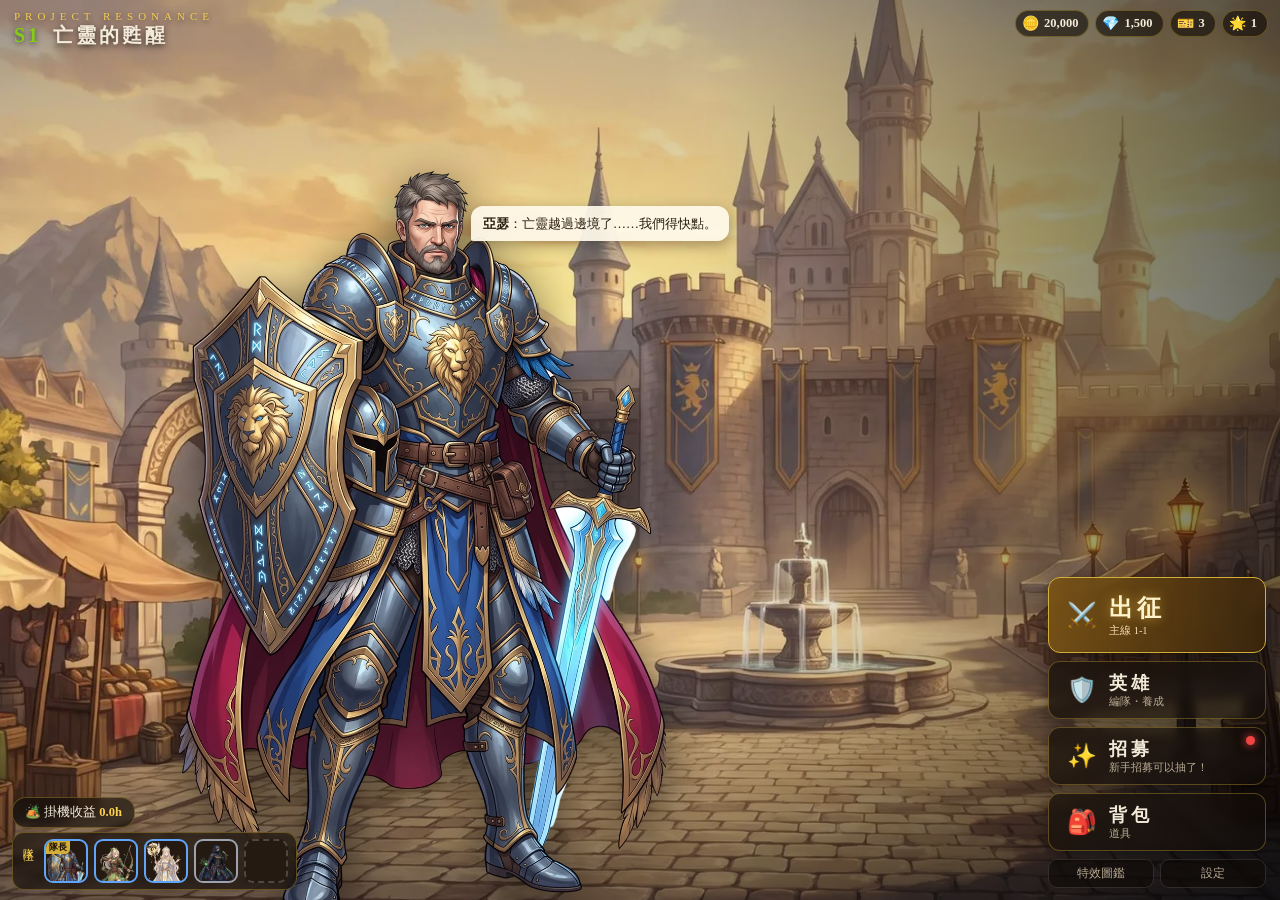
==== index.html @ 002c78be "主線 10 章×15 關：章節地圖、劇情、星級與寶箱、掃蕩、掛機、關卡結算；新增 8 種一般敵人與 8 位章節首領；難度校準工具 Co-Authored-By: Claude Opus 5.5 <no" ====
<!DOCTYPE html>
<html lang="zh-TW">
<head>
    <meta charset="UTF-8">
    <meta name="viewport" content="width=device-width, initial-scale=1.0, maximum-scale=1.0, user-scalable=no, viewport-fit=cover">
    <meta name="theme-color" content="#000000">
    <title>Project Resonance · S1 亡靈的甦醒</title>
    <link rel="stylesheet" href="css/lobby.css">
</head>
<body>
<div id="lobby">
    <div class="lb-bg"></div>
    <div class="lb-light"></div>
    <div id="leader" class="lb-leader"><img alt=""><div id="leader-say" class="lb-say"></div></div>

    <div class="lb-top-left">
        <div class="lb-brand">PROJECT RESONANCE</div>
        <div class="lb-season"><b>S1</b> 亡靈的甦醒</div>
    </div>
    <div id="currency" class="lb-currency"></div>

    <nav class="lb-menu">
        <button class="lb-btn main" data-open="battle"><span class="i">⚔️</span><span class="t">出征</span><span class="s" id="battle-sub">主線</span></button>
        <button class="lb-btn" data-open="hero"><span class="i">🛡️</span><span class="t">英雄</span><span class="s">編隊・養成</span></button>
        <button class="lb-btn" data-open="gacha"><span class="i">✨</span><span class="t">招募</span><span class="s" id="gacha-sub">S1 限定・烏瑟</span><i id="gacha-dot" class="dot"></i></button>
        <button class="lb-btn" data-open="bag"><span class="i">🎒</span><span class="t">背包</span><span class="s">道具</span></button>
        <div class="lb-mini">
            <a class="lb-mini-btn" href="gallery.html">特效圖鑑</a>
            <button class="lb-mini-btn" data-open="settings">設定</button>
        </div>
    </nav>

    <button id="idle-chip" class="idle-chip"></button>
    <div id="team-strip" class="lb-team"></div>

    <!-- 子畫面 -->
    <section id="panel-battle" class="panel"></section>
    <section id="panel-hero" class="panel"></section>
    <section id="panel-gacha" class="panel"></section>
    <section id="panel-bag" class="panel"></section>
    <section id="panel-settings" class="panel"></section>
    <div id="hero-detail" class="detail"></div>
    <div id="pull-show" class="pull-show"></div>
    <div id="toast" class="toast"></div>
    <div id="rotate-hint" class="rotate-hint">📱↻ 橫放手機效果最好 <button id="rotate-ok">知道了</button></div>
</div>

<script src="js/data/elements.js"></script>
<script src="js/data/factions.js"></script>
<script src="js/data/heroes.js"></script>
<script src="js/data/enemies.js"></script>
<script src="js/data/vfxcolors.js"></script>
<script src="js/data/campaign.js"></script>
<script src="js/data/campaign_table.js"></script>
<script src="js/core/save.js"></script>
<script src="js/core/growth.js"></script>
<script src="js/core/gacha.js"></script>
<script src="js/lobby/main.js"></script>
</body>
</html>
---- css/lobby.css ----
/* Project Resonance · 大廳（橫式主城） */
:root {
    --gold: #d4af37; --gold-hi: #fcd34d; --text: #f3ead9; --muted: #b9ab93;
    --glass: rgba(16, 11, 7, .62); --glass-hi: rgba(28, 20, 13, .82); --line: rgba(212, 175, 55, .35);
    --safe-top: env(safe-area-inset-top, 0px); --safe-bottom: env(safe-area-inset-bottom, 0px);
    --safe-left: env(safe-area-inset-left, 0px); --safe-right: env(safe-area-inset-right, 0px);
}
* { box-sizing: border-box; -webkit-tap-highlight-color: transparent; }
html, body { margin: 0; height: 100%; overflow: hidden; background: #000; }
body { color: var(--text); font-family: "Noto Serif TC", "Songti TC", "PMingLiU", serif; font-size: 14px; }
button { font: inherit; color: inherit; cursor: pointer; border: none; background: none; }
a { color: inherit; text-decoration: none; }

#lobby { position: fixed; inset: 0; overflow: hidden; overflow: clip; }   /* clip：避免點按鈕時整個畫面被捲動偏移 */
.lb-bg { position: absolute; inset: 0; background: url(../assets/hd/lobby_capital.webp) center 60% / cover no-repeat; transform: scale(1.04); animation: bgDrift 30s ease-in-out infinite alternate; }
@keyframes bgDrift { to { transform: scale(1.08) translateX(-1%); } }
.lb-light { position: absolute; inset: 0; pointer-events: none;
    background: radial-gradient(ellipse at 30% 70%, transparent 35%, rgba(0,0,0,.35) 100%), linear-gradient(90deg, transparent 55%, rgba(0,0,0,.45) 100%), linear-gradient(0deg, rgba(0,0,0,.45), transparent 30%); }

/* 隊長立繪 */
.lb-leader { position: absolute; left: 14%; bottom: -2%; height: 92%; width: 38%; display: flex; justify-content: center; align-items: flex-end; cursor: pointer; }
.lb-leader img { height: 100%; max-width: 100%; object-fit: contain; object-position: bottom; filter: drop-shadow(0 10px 24px rgba(0,0,0,.55)); transform-origin: 50% 100%; animation: breathe 4.2s ease-in-out infinite; }
@keyframes breathe { 50% { transform: scale(1.012, 1.018) translateY(-.4%); } }
.lb-say { position: absolute; left: 60%; top: 14%; width: max-content; max-width: 260px; padding: 8px 12px; border-radius: 12px 12px 12px 2px; background: rgba(255,250,235,.92); color: #2a1d10; font-size: 13px; line-height: 1.5; opacity: 0; transform: translateY(6px); transition: opacity .3s, transform .3s; pointer-events: none; box-shadow: 0 4px 14px rgba(0,0,0,.3); }
.lb-say.show { opacity: 1; transform: none; }

/* 左上 */
.lb-top-left { position: absolute; top: calc(10px + var(--safe-top)); left: calc(14px + var(--safe-left)); text-shadow: 0 2px 6px rgba(0,0,0,.7); }
.lb-brand { font-family: Georgia, serif; letter-spacing: 5px; font-size: 11px; color: var(--gold-hi); opacity: .9; }
.lb-season { font-size: 20px; font-weight: 900; letter-spacing: 3px; }
.lb-season b { color: #84cc16; font-family: Georgia, serif; margin-right: 4px; }

/* 貨幣 */
.lb-currency { position: absolute; top: calc(10px + var(--safe-top)); right: calc(12px + var(--safe-right)); display: flex; gap: 6px; }
.cur { display: flex; align-items: center; gap: 5px; padding: 4px 10px 4px 6px; border-radius: 16px; background: var(--glass); border: 1px solid var(--line); font-size: 12.5px; font-weight: 700; backdrop-filter: blur(4px); white-space: nowrap; }
.cur .ci { font-size: 14px; }

/* 右側選單 */
.lb-menu { position: absolute; right: calc(14px + var(--safe-right)); top: 52px; bottom: calc(12px + var(--safe-bottom)); width: 218px; display: flex; flex-direction: column; gap: 8px; justify-content: flex-end; }
.lb-btn { position: relative; display: grid; grid-template-columns: 38px 1fr; grid-template-rows: auto auto; align-items: center; column-gap: 8px; padding: 9px 14px; border-radius: 12px; text-align: left;
    background: linear-gradient(100deg, var(--glass-hi), rgba(16,11,7,.55)); border: 1px solid var(--line); box-shadow: 0 4px 14px rgba(0,0,0,.35); backdrop-filter: blur(4px); transition: transform .15s, border-color .15s; }
.lb-btn:active { transform: scale(.97); }
.lb-btn:hover { border-color: var(--gold); }
.lb-btn .i { grid-row: 1 / 3; font-size: 24px; text-align: center; }
.lb-btn .t { font-size: 18px; font-weight: 900; letter-spacing: 4px; }
.lb-btn .s { font-size: 10.5px; color: var(--muted); }
.lb-btn.main { padding: 14px; background: linear-gradient(100deg, rgba(122,84,22,.92), rgba(60,38,10,.85)); border-color: var(--gold); }
.lb-btn.main .t { font-size: 24px; color: #fff3cc; text-shadow: 0 0 12px rgba(252,211,77,.6); }
.lb-btn.main .s { color: #f5deb0; }
.lb-btn .dot { position: absolute; top: 8px; right: 10px; width: 9px; height: 9px; border-radius: 50%; background: #ef4444; box-shadow: 0 0 8px #ef4444; display: none; }
.lb-btn .dot.on { display: block; }
.lb-mini { display: flex; gap: 6px; }
.lb-mini-btn { flex: 1; text-align: center; font-size: 11.5px; padding: 6px; border-radius: 9px; background: var(--glass); border: 1px solid rgba(255,255,255,.12); color: var(--muted); }

/* 左下隊伍 */
.lb-team { position: absolute; left: calc(12px + var(--safe-left)); bottom: calc(10px + var(--safe-bottom)); display: flex; gap: 6px; padding: 6px 8px; border-radius: 12px; background: var(--glass); border: 1px solid var(--line); backdrop-filter: blur(4px); cursor: pointer; }
.lb-team .lbl { writing-mode: vertical-rl; font-size: 11px; letter-spacing: 3px; color: var(--gold-hi); padding-right: 2px; }
.face { position: relative; width: 44px; height: 44px; border-radius: 9px; overflow: hidden; background: #241a12; border: 2px solid var(--rc, #555); flex: none; }
.face img { width: 100%; height: 100%; object-fit: cover; object-position: 50% 8%; }
.face.empty { border-style: dashed; border-color: rgba(255,255,255,.2); }
.face .lead { position: absolute; left: 0; top: 0; font-size: 9px; padding: 0 3px; background: var(--gold); color: #1a1006; border-bottom-right-radius: 5px; font-weight: 900; }

/* ───────── 子畫面 ───────── */
.panel { position: absolute; inset: 0; z-index: 20; display: none; flex-direction: column; background: linear-gradient(180deg, rgba(12,8,5,.94), rgba(12,8,5,.97)); animation: panelIn .25s ease-out; padding: calc(8px + var(--safe-top)) calc(12px + var(--safe-right)) calc(8px + var(--safe-bottom)) calc(12px + var(--safe-left)); }
.panel.show { display: flex; }
@keyframes panelIn { from { opacity: 0; transform: translateY(12px); } }
.ph { display: flex; align-items: center; gap: 10px; margin-bottom: 8px; flex: none; }
.ph h2 { margin: 0; font-size: 20px; letter-spacing: 4px; color: var(--gold-hi); }
.ph .sp { flex: 1; }
.ph .close { width: 34px; height: 34px; border-radius: 50%; border: 1px solid var(--line); background: var(--glass-hi); font-size: 16px; }
.pbody { flex: 1; min-height: 0; overflow: auto; }
.btn { padding: 9px 18px; border-radius: 10px; border: 1px solid var(--line); background: var(--glass-hi); font-weight: 700; letter-spacing: 1px; }
.btn.primary { background: linear-gradient(180deg, #c99a2e, #8a6417); border-color: var(--gold-hi); color: #fff7dc; text-shadow: 0 1px 2px rgba(0,0,0,.5); }
.btn:disabled { opacity: .45; cursor: default; }
.tag { display: inline-block; font-size: 11px; padding: 1px 7px; border-radius: 8px; border: 1px solid rgba(255,255,255,.18); margin: 0 3px 3px 0; }

/* 出征 */
.enc-list { display: flex; gap: 10px; }
.enc { flex: 1; min-width: 0; text-align: left; border-radius: 12px; overflow: hidden; border: 2px solid rgba(255,255,255,.12); background: #18110c; }
.enc.sel { border-color: var(--gold); box-shadow: 0 0 16px rgba(212,175,55,.45); }
.enc .ebg { height: 92px; background-size: cover; background-position: center; position: relative; }
.enc .ebg span { position: absolute; left: 8px; bottom: 6px; font-size: 11px; padding: 1px 8px; border-radius: 8px; background: rgba(0,0,0,.6); }
.enc .ebody { padding: 8px 10px; }
.enc h3 { margin: 0 0 3px; font-size: 16px; }
.enc p { margin: 0; font-size: 11.5px; color: var(--muted); line-height: 1.5; }
.go-row { display: flex; align-items: center; gap: 10px; margin-top: 12px; }
.go-row .team-mini { display: flex; gap: 5px; flex: 1; }

/* 英雄 */
.hero-wrap { display: flex; gap: 12px; height: 100%; }
.hero-side { width: 250px; flex: none; display: flex; flex-direction: column; gap: 8px; }
.slots { display: grid; grid-template-columns: repeat(5, 1fr); gap: 5px; }
.slot { position: relative; aspect-ratio: 3/4; border-radius: 9px; overflow: hidden; border: 2px dashed rgba(255,255,255,.18); background: #1a120c; display: grid; place-items: center; font-size: 10px; color: var(--muted); }
.slot.filled { border-style: solid; border-color: var(--rc); }
.slot img { position: absolute; inset: 0; width: 100%; height: 100%; object-fit: cover; object-position: 50% 6%; }
.slot .pos { position: absolute; left: 0; right: 0; bottom: 0; font-size: 9px; text-align: center; background: rgba(0,0,0,.65); padding: 1px 0; color: #e7dcc8; }
.fac-note { font-size: 11.5px; color: var(--muted); line-height: 1.6; padding: 8px; border-radius: 10px; background: rgba(255,255,255,.04); }
.fac-note b { color: var(--gold-hi); }
.filters { display: flex; gap: 5px; flex-wrap: wrap; }
.filters button { font-size: 11.5px; padding: 3px 10px; border-radius: 12px; border: 1px solid rgba(255,255,255,.15); }
.filters button.on { border-color: var(--gold); color: var(--gold-hi); }
.hero-grid { flex: 1; min-width: 0; overflow: auto; display: grid; grid-template-columns: repeat(auto-fill, minmax(86px, 1fr)); gap: 8px; align-content: start; padding-bottom: 6px; }
.hc { position: relative; aspect-ratio: 3/4; border-radius: 10px; overflow: hidden; border: 2px solid var(--rc); background: radial-gradient(circle at 50% 30%, color-mix(in srgb, var(--fc) 35%, #1a120c), #120c08); text-align: left; }
.hc img { position: absolute; inset: 0; width: 100%; height: 100%; object-fit: cover; object-position: 50% 4%; }
.hc .nm { position: absolute; left: 0; right: 0; bottom: 0; padding: 12px 5px 3px; font-size: 11px; font-weight: 700; background: linear-gradient(0deg, rgba(0,0,0,.85), transparent); line-height: 1.25; }
.hc .rt { position: absolute; left: 4px; top: 3px; font-size: 10px; font-weight: 900; font-family: Georgia, serif; color: var(--rc); text-shadow: 0 0 4px #000, 0 0 2px #000; }
.hc .el { position: absolute; right: 4px; top: 3px; font-size: 12px; filter: drop-shadow(0 0 2px #000); }
.hc .in-team { position: absolute; right: 4px; bottom: 22px; font-size: 9px; padding: 0 4px; border-radius: 5px; background: var(--gold); color: #1a1006; font-weight: 900; }
.hc.locked img { filter: grayscale(1) brightness(.35); }
.hc.locked .nm::after { content: '未擁有'; display: block; font-size: 9.5px; color: var(--muted); font-weight: 400; }

/* 英雄詳情 */
.detail { position: absolute; inset: 0; z-index: 30; display: none; background: rgba(0,0,0,.7); backdrop-filter: blur(3px); }
.detail.show { display: block; animation: panelIn .2s; }
.dt { position: absolute; inset: calc(10px + var(--safe-top)) calc(12px + var(--safe-right)) calc(10px + var(--safe-bottom)) calc(12px + var(--safe-left)); display: flex; border-radius: 14px; overflow: hidden; border: 1px solid var(--line);
    background: linear-gradient(110deg, color-mix(in srgb, var(--fc) 30%, #120c08) 0%, #120c08 45%); }
.dt-art { width: 40%; position: relative; flex: none; }
.dt-art img { position: absolute; left: 50%; bottom: -4%; height: 108%; transform: translateX(-50%); object-fit: contain; filter: drop-shadow(0 8px 20px rgba(0,0,0,.6)); }
.dt-info { flex: 1; min-width: 0; overflow: auto; padding: 14px 16px 12px 6px; }
.dt-info h3 { margin: 0 0 4px; font-size: 22px; letter-spacing: 2px; }
.dt-stats { display: grid; grid-template-columns: repeat(4, 1fr); gap: 6px; margin: 8px 0; }
.dt-stats div { padding: 5px 6px; border-radius: 8px; background: rgba(255,255,255,.05); font-size: 11px; color: var(--muted); }
.dt-stats b { display: block; font-size: 15px; color: var(--text); }
.sk { padding: 7px 9px; border-radius: 9px; background: rgba(255,255,255,.05); margin-bottom: 6px; font-size: 12.5px; line-height: 1.55; }
.sk .k { font-size: 10.5px; color: var(--gold-hi); margin-right: 6px; }
.sk b { font-size: 13.5px; }
.dt-btns { display: flex; gap: 8px; margin-top: 10px; flex-wrap: wrap; }
.dt-close { position: absolute; right: 10px; top: 10px; width: 34px; height: 34px; border-radius: 50%; border: 1px solid var(--line); background: rgba(0,0,0,.5); z-index: 2; }

/* 招募 */
.ga-wrap { display: flex; gap: 12px; height: 100%; }
.ga-tabs { width: 170px; flex: none; display: flex; flex-direction: column; gap: 8px; }
.ga-tab { position: relative; padding: 10px 12px; border-radius: 10px; text-align: left; border: 1px solid rgba(255,255,255,.12); background: #18110c; }
.ga-tab.on { border-color: var(--gold); background: linear-gradient(100deg, rgba(122,84,22,.6), #18110c); }
.ga-tab b { display: block; font-size: 14px; }
.ga-tab span { font-size: 11px; color: var(--muted); }
.ga-tab .new { position: absolute; right: 8px; top: 8px; font-size: 9.5px; padding: 0 5px; border-radius: 5px; background: #ef4444; font-weight: 900; }
.ga-banner { flex: 1; min-width: 0; position: relative; border-radius: 14px; overflow: hidden; border: 1px solid var(--line); background: var(--bbg, #1a120c); }
.ga-banner .art { position: absolute; right: 2%; bottom: -6%; height: 112%; display: flex; align-items: flex-end; }
.ga-banner .art img { height: 100%; object-fit: contain; filter: drop-shadow(0 8px 20px rgba(0,0,0,.6)); }
.ga-banner .art img + img { margin-left: -18%; height: 86%; opacity: .92; }
.ga-banner .info { position: absolute; left: 0; top: 0; bottom: 0; width: 56%; padding: 16px 18px; background: linear-gradient(90deg, rgba(10,6,3,.88) 55%, transparent); display: flex; flex-direction: column; }
.ga-banner h3 { margin: 0; font-size: 22px; letter-spacing: 3px; color: #fff3cc; text-shadow: 0 0 14px rgba(252,211,77,.4); }
.ga-banner .sub { font-size: 12px; color: var(--muted); margin: 4px 0 8px; line-height: 1.6; }
.ga-banner .rates { font-size: 11.5px; line-height: 1.7; color: #e7dcc8; }
.ga-banner .pity { margin-top: 6px; font-size: 12px; color: var(--gold-hi); }
.ga-banner .buy { margin-top: auto; display: flex; gap: 8px; }
.ga-banner .buy .btn { flex: 1; display: flex; flex-direction: column; align-items: center; padding: 8px 6px; }
.ga-banner .buy .btn small { font-size: 10.5px; font-weight: 400; opacity: .9; }

/* 抽卡結果 */
.pull-show { position: absolute; inset: 0; z-index: 40; display: none; background: radial-gradient(ellipse at 50% 45%, #2a1d0f, #050302 75%); overflow: hidden; }
.pull-show.show { display: block; }
.ps-grid { position: absolute; left: 50%; top: 50%; transform: translate(-50%, -54%); display: grid; grid-template-columns: repeat(5, 104px); gap: 10px; }
.ps-grid.one { grid-template-columns: 150px; }
.card { position: relative; aspect-ratio: 3/4; perspective: 600px; }
.card .in { position: absolute; inset: 0; transform-style: preserve-3d; transition: transform .5s cubic-bezier(.3,1.4,.5,1); }
.card.open .in { transform: rotateY(180deg); }
.card .face-b, .card .face-f { position: absolute; inset: 0; backface-visibility: hidden; border-radius: 10px; overflow: hidden; }
.card .face-b { background: linear-gradient(135deg, #3a2a15, #120c06); border: 2px solid #8b6f4e; display: grid; place-items: center; font-family: Georgia, serif; color: var(--gold); font-size: 22px; box-shadow: 0 0 var(--gl, 0) var(--rc, transparent); }
.card .face-f { transform: rotateY(180deg); border: 2px solid var(--rc); background: radial-gradient(circle at 50% 30%, color-mix(in srgb, var(--rc) 40%, #1a120c), #0e0906); box-shadow: 0 0 18px color-mix(in srgb, var(--rc) 60%, transparent); }
.card .face-f img { position: absolute; inset: 0; width: 100%; height: 100%; object-fit: cover; object-position: 50% 4%; }
.card .face-f .r { position: absolute; left: 5px; top: 3px; font-family: Georgia, serif; font-weight: 900; color: var(--rc); text-shadow: 0 0 4px #000; }
.card .face-f .n { position: absolute; left: 0; right: 0; bottom: 0; padding: 14px 5px 4px; font-size: 11px; font-weight: 700; background: linear-gradient(0deg, rgba(0,0,0,.9), transparent); text-align: center; }
.card .badge { position: absolute; right: 4px; top: 4px; font-size: 9.5px; font-weight: 900; padding: 0 5px; border-radius: 5px; background: #ef4444; }
.card .badge.sh { background: #6b5a3e; }
.card.hi .face-b { animation: cardGlow 1s ease-in-out infinite; }
@keyframes cardGlow { 50% { box-shadow: 0 0 26px var(--rc); } }
.ps-bottom { position: absolute; left: 0; right: 0; bottom: calc(14px + var(--safe-bottom)); display: flex; justify-content: center; gap: 10px; }
.ps-hint { position: absolute; left: 0; right: 0; top: calc(12px + var(--safe-top)); text-align: center; color: var(--muted); font-size: 12px; }
.splash { position: absolute; inset: 0; z-index: 2; display: none; background: radial-gradient(ellipse at 40% 55%, color-mix(in srgb, var(--rc) 45%, #000), #000 75%); }
.splash.show { display: block; animation: flashIn .5s ease-out; }
@keyframes flashIn { 0% { filter: brightness(4); } 100% { filter: none; } }
.splash img { position: absolute; left: 6%; bottom: -6%; height: 112%; animation: splashIn .7s cubic-bezier(.2,.9,.3,1.1) both; filter: drop-shadow(0 0 30px var(--rc)); }
@keyframes splashIn { from { transform: translateX(-30%); opacity: 0; } }
.splash .sx { position: absolute; right: 7%; top: 50%; transform: translateY(-50%); text-align: right; animation: splashIn .7s .2s both; }
.splash .sx .r { font-family: Georgia, serif; font-size: 44px; font-weight: 900; color: var(--rc); text-shadow: 0 0 20px var(--rc); letter-spacing: 6px; }
.splash .sx .n { font-size: 28px; font-weight: 900; letter-spacing: 4px; }
.splash .sx .f { font-size: 13px; color: var(--muted); letter-spacing: 3px; margin-top: 4px; }
.splash .tap { position: absolute; right: 7%; bottom: calc(16px + var(--safe-bottom)); font-size: 11.5px; color: var(--muted); }

/* 背包、設定 */
.bag-grid { display: grid; grid-template-columns: repeat(auto-fill, minmax(220px, 1fr)); gap: 8px; }
.bag-item { display: flex; align-items: center; gap: 10px; padding: 10px 12px; border-radius: 10px; background: rgba(255,255,255,.05); border: 1px solid rgba(255,255,255,.08); }
.bag-item .bi { font-size: 26px; }
.bag-item b { display: block; }
.bag-item small { color: var(--muted); font-size: 11px; }
.bag-item .cnt { margin-left: auto; font-size: 18px; font-weight: 900; color: var(--gold-hi); }
.set-row { display: flex; align-items: center; gap: 10px; padding: 10px 0; border-bottom: 1px solid rgba(255,255,255,.08); }
.set-row .sp { flex: 1; color: var(--muted); font-size: 12px; }

.toast { position: absolute; left: 50%; top: calc(54px + var(--safe-top)); transform: translate(-50%, 10px); z-index: 60; padding: 8px 18px; border-radius: 18px; background: rgba(0,0,0,.82); border: 1px solid var(--line); opacity: 0; transition: opacity .25s, transform .25s; pointer-events: none; font-size: 13px; }
.toast.show { opacity: 1; transform: translate(-50%, 0); }
.rotate-hint { position: absolute; left: 50%; bottom: 16px; transform: translateX(-50%); z-index: 70; display: none; padding: 8px 14px; border-radius: 18px; background: rgba(0,0,0,.85); font-size: 13px; white-space: nowrap; }
.rotate-hint.show { display: block; }
.rotate-hint button { margin-left: 8px; color: var(--gold-hi); }

/* 直式螢幕：簡單重排 */
@media (orientation: portrait) {
    .lb-leader { left: -6%; width: 80%; height: 66%; bottom: 18%; }
    .lb-menu { top: auto; left: 12px; right: 12px; width: auto; bottom: calc(70px + var(--safe-bottom)); display: grid; grid-template-columns: 1fr 1fr; }
    .lb-btn.main { grid-column: 1 / 3; }
    .lb-mini { grid-column: 1 / 3; }
    .lb-currency { top: calc(54px + var(--safe-top)); left: 12px; right: auto; flex-wrap: wrap; }
    .hero-wrap, .ga-wrap { flex-direction: column; }
    .hero-side, .ga-tabs { width: auto; }
    .ga-tabs { flex-direction: row; }
    .ga-banner { min-height: 420px; }
    .ps-grid { grid-template-columns: repeat(3, 92px); }
    .enc-list { flex-direction: column; }
}
@media (max-height: 380px) {
    .lb-btn { padding: 6px 12px; }
    .lb-btn.main { padding: 9px 12px; }
    .lb-btn .t { font-size: 16px; }
    .lb-btn.main .t { font-size: 20px; }
    .ps-grid { grid-template-columns: repeat(5, 86px); gap: 8px; }
    .enc .ebg { height: 70px; }
}

/* 英雄詳情：分頁與養成 */
.dt-tabs { display: flex; gap: 6px; margin: 8px 0 4px; }
.dt-tabs button { padding: 4px 16px; border-radius: 14px; border: 1px solid rgba(255,255,255,.15); font-size: 12.5px; }
.dt-tabs button.on { border-color: var(--gold); color: var(--gold-hi); background: rgba(212,175,55,.12); }
.gr { padding: 7px 9px; border-radius: 9px; background: rgba(255,255,255,.05); margin-top: 6px; }
.gr-h { font-size: 12.5px; margin-bottom: 5px; }
.gr-h b { color: var(--gold-hi); margin-right: 8px; font-size: 13px; }
.gr-h small, .gr-cost small { color: var(--muted); font-size: 11px; }
.gr-lv { color: var(--text); }
.gr-r { display: flex; align-items: center; gap: 8px; flex-wrap: wrap; }
.gr-r .btn { padding: 6px 12px; font-size: 12.5px; }
.gr-cost { flex: 1; min-width: 0; font-size: 12px; display: flex; align-items: center; gap: 6px; flex-wrap: wrap; }
.gr-cost .lack { color: #f87171; }
.gr-max { flex: 1; font-size: 12px; color: var(--muted); }
.gr-bar { display: inline-block; width: 70px; height: 7px; border-radius: 4px; background: #2b2118; overflow: hidden; }
.gr-bar i { display: block; height: 100%; background: linear-gradient(90deg, #d4af37, #fcd34d); }
/* 星塵商店 */
.shop-wrap { display: flex; gap: 12px; align-items: center; flex-wrap: wrap; }
.shop-heroes { display: flex; gap: 6px; flex-wrap: wrap; max-width: 60%; }
.shop-heroes .face { cursor: pointer; opacity: .65; }
.shop-heroes .face.on { opacity: 1; box-shadow: 0 0 10px var(--rc); }
.shop-buy { display: flex; gap: 8px; align-items: center; flex-wrap: wrap; font-size: 13px; }

/* ───────── 主線地圖 ───────── */
#panel-battle { padding: 0; background: #000; }
.map { position: absolute; inset: 0; background: center / cover no-repeat; }
.map-shade { position: absolute; inset: 0; background: linear-gradient(180deg, rgba(0,0,0,.55), transparent 22%, transparent 75%, rgba(0,0,0,.65)); pointer-events: none; }
.map-path { position: absolute; inset: 0; width: 100%; height: 100%; pointer-events: none; }
.map-path path { fill: none; stroke: rgba(255,244,214,.85); vector-effect: non-scaling-stroke; stroke-width: 4px; stroke-dasharray: 2 9; stroke-linecap: round; filter: drop-shadow(0 0 2px rgba(0,0,0,.9)); }
.node { position: absolute; width: 42px; height: 42px; margin: -21px 0 0 -21px; border-radius: 50%; display: grid; place-items: center; font-weight: 900; font-size: 15px; font-family: Georgia, serif;
    background: radial-gradient(circle at 35% 30%, #fff3c4, #c99a2e 55%, #6b4a10); border: 2px solid #fff3c4; color: #3a2508; box-shadow: 0 3px 10px rgba(0,0,0,.6); transition: transform .15s; }
.node:active { transform: scale(.92); }
.node.elite { background: radial-gradient(circle at 35% 30%, #ffd2d2, #c2410c 55%, #5a1405); color: #fff; border-color: #fdba74; }
.node.elite::before { content: '菁英'; position: absolute; top: -15px; font-size: 10px; letter-spacing: 1px; color: #fdba74; text-shadow: 0 1px 3px #000; font-family: inherit; }
.node.boss { width: 64px; height: 64px; margin: -32px 0 0 -32px; padding: 0; overflow: visible; background: #2a0f0f; border: 3px solid #ef4444; box-shadow: 0 0 18px rgba(239,68,68,.7); }
.node.boss img { width: 100%; height: 100%; border-radius: 50%; object-fit: cover; object-position: 50% 15%; }
.node.lock { filter: grayscale(1) brightness(.55); }
.node em { position: absolute; font-style: normal; font-size: 14px; right: -6px; bottom: -6px; }
.node.next { animation: nodePulse 1.4s ease-in-out infinite; }
@keyframes nodePulse { 50% { box-shadow: 0 0 0 7px rgba(252,211,77,.35), 0 0 22px rgba(252,211,77,.9); } }
.nstars { position: absolute; top: 100%; margin-top: 2px; white-space: nowrap; font-size: 11px; line-height: 1; text-shadow: 0 1px 2px #000; }
.nstars i, .st-stars i { font-style: normal; color: rgba(255,255,255,.3); }
.nstars i.on, .st-stars i.on { color: var(--gold-hi); }
.map-top { position: absolute; left: 0; right: 0; top: 0; display: flex; align-items: center; gap: 8px; padding: calc(8px + var(--safe-top)) calc(12px + var(--safe-right)) 0 calc(12px + var(--safe-left)); }
.map-top .sp, .map-bottom .sp, .row .sp { flex: 1; }
.chv { width: 32px; height: 32px; border-radius: 50%; background: var(--glass-hi); border: 1px solid var(--line); }
.chv:disabled { opacity: .3; }
.ch-title { text-shadow: 0 2px 6px #000; line-height: 1.15; min-width: 120px; text-align: center; }
.ch-title small { display: block; font-size: 11px; color: var(--gold-hi); letter-spacing: 3px; }
.ch-title b { font-size: 19px; letter-spacing: 3px; }
.ch-stars { font-weight: 900; color: var(--gold-hi); text-shadow: 0 1px 3px #000; padding: 4px 10px; border-radius: 14px; background: var(--glass); border: 1px solid var(--line); }
.ch-stars small { color: var(--muted); font-weight: 400; }
.chests { display: flex; gap: 4px; }
.chest { position: relative; width: 38px; height: 34px; border-radius: 9px; background: var(--glass); border: 1px solid rgba(255,255,255,.15); font-size: 18px; }
.chest b { position: absolute; right: 2px; bottom: 0; font-size: 9.5px; color: var(--muted); }
.chest.ready { border-color: var(--gold-hi); animation: nodePulse 1.4s infinite; }
.chest.got { opacity: .5; }
.map-top .close { width: 34px; height: 34px; border-radius: 50%; border: 1px solid var(--line); background: var(--glass-hi); }
.map-bottom { position: absolute; left: 0; right: 0; bottom: 0; display: flex; align-items: center; gap: 10px; padding: 0 calc(12px + var(--safe-right)) calc(8px + var(--safe-bottom)) calc(12px + var(--safe-left)); }
.map-bottom .team-mini { display: flex; gap: 4px; }
.map-bottom .face { width: 36px; height: 36px; }
.map-bottom .tp { font-size: 12px; color: var(--muted); text-shadow: 0 1px 3px #000; }
.map-bottom .tp b { color: var(--gold-hi); font-size: 15px; }
.idle-btn small { color: var(--gold-hi); }
.ch-lock { position: absolute; left: 50%; top: 50%; transform: translate(-50%, -50%); padding: 12px 22px; border-radius: 12px; background: rgba(0,0,0,.8); border: 1px solid var(--line); }

/* 對話框（關卡資訊、掛機…） */
.modal { position: absolute; inset: 0; z-index: 40; display: grid; place-items: center; background: rgba(0,0,0,.55); animation: panelIn .18s; }
.mbox { position: relative; width: min(460px, 92vw); max-height: 92vh; overflow: auto; padding: 14px 16px; border-radius: 14px; background: linear-gradient(180deg, #2a1d12, #150e08); border: 1px solid var(--gold); box-shadow: 0 10px 40px rgba(0,0,0,.7); }
.mbox h3 { margin: 0 0 6px; font-size: 17px; letter-spacing: 2px; color: var(--gold-hi); padding-right: 30px; }
.mclose { position: absolute; right: 8px; top: 8px; width: 28px; height: 28px; border-radius: 50%; background: rgba(255,255,255,.08); }
.mbox .muted, .muted { color: var(--muted); font-size: 12px; line-height: 1.6; }
.mbox p { margin: 0 0 8px; }
.row { display: flex; align-items: center; gap: 8px; margin-top: 10px; }
.st-head { display: flex; align-items: center; gap: 8px; padding-right: 30px; }
.st-head h3 { margin: 0; flex: 1; }
.st-stars { font-size: 18px; }
.kind { font-size: 11px; padding: 2px 8px; border-radius: 8px; background: rgba(212,175,55,.2); color: var(--gold-hi); white-space: nowrap; }
.kind.elite { background: rgba(234,88,12,.25); color: #fdba74; }
.kind.boss { background: rgba(239,68,68,.25); color: #fca5a5; }
.foes { display: flex; gap: 6px; margin: 10px 0 8px; flex-wrap: wrap; }
.foes .face { width: 48px; height: 48px; --rc: #7c2d12; }
.foes .face.boss { --rc: #ef4444; width: 56px; height: 56px; }
.foes .face span { position: absolute; right: 2px; bottom: 0; font-size: 11px; font-weight: 900; text-shadow: 0 1px 2px #000; }
.pow { font-size: 12.5px; color: var(--muted); }
.pow b { color: var(--text); font-size: 15px; }
.pow b.ok { color: #86efac; }
.pow b.low { color: #fca5a5; }
.conds { list-style: none; margin: 8px 0; padding: 0; display: flex; gap: 12px; flex-wrap: wrap; font-size: 12.5px; color: var(--muted); }
.conds li.ok { color: var(--gold-hi); }
.rws { display: flex; align-items: center; gap: 8px; flex-wrap: wrap; margin-top: 6px; }
.rw { padding: 3px 9px; border-radius: 10px; background: rgba(255,255,255,.07); font-size: 12.5px; font-weight: 700; }
.idle-bar { position: relative; height: 22px; border-radius: 11px; background: #1a120b; border: 1px solid var(--line); overflow: hidden; margin: 6px 0; }
.idle-bar i { position: absolute; left: 0; top: 0; bottom: 0; background: linear-gradient(90deg, #8a6417, #fcd34d); }
.idle-bar span { position: relative; display: block; text-align: center; font-size: 12px; line-height: 20px; font-weight: 700; text-shadow: 0 1px 2px #000; }

/* 主畫面的掛機收益 */
.idle-chip { position: absolute; left: calc(12px + var(--safe-left)); bottom: calc(72px + var(--safe-bottom)); padding: 6px 12px; border-radius: 14px; background: var(--glass); border: 1px solid var(--line); font-size: 12.5px; backdrop-filter: blur(4px); }
.idle-chip b { color: var(--gold-hi); }
.idle-chip.ready { border-color: var(--gold-hi); animation: nodePulse 2s infinite; }

/* ───────── 劇情 ───────── */
.story { position: absolute; inset: 0; z-index: 50; overflow: hidden; background: #000; animation: panelIn .3s; cursor: pointer; user-select: none; }
.story.out { opacity: 0; transition: opacity .3s; }
.sbg { position: absolute; inset: -2%; background: center / cover; filter: brightness(.55) saturate(.9); animation: bgDrift 30s ease-in-out infinite alternate; }
.story img { position: absolute; bottom: 0; height: 88%; max-width: 45%; object-fit: contain; object-position: bottom; opacity: 0; transition: opacity .3s, filter .3s, transform .3s; filter: drop-shadow(0 8px 20px rgba(0,0,0,.6)); }
.story img.on { opacity: 1; }
.story img.dim { filter: brightness(.45) drop-shadow(0 8px 20px rgba(0,0,0,.6)); transform: scale(.97); }
.spl { left: 3%; }
.spr { right: 3%; transform: scaleX(-1); }
.story img.spr.dim { transform: scaleX(-1) scale(.97); }
.sbox { position: absolute; left: 8%; right: 8%; bottom: calc(14px + var(--safe-bottom)); min-height: 96px; padding: 12px 20px 14px; border-radius: 12px; background: linear-gradient(180deg, rgba(20,14,9,.88), rgba(10,7,4,.94)); border: 1px solid var(--gold); box-shadow: 0 6px 24px rgba(0,0,0,.6); }
.sname { position: absolute; top: -15px; left: 18px; padding: 3px 16px; border-radius: 8px; background: linear-gradient(180deg, #c99a2e, #8a6417); color: #fff7dc; font-weight: 900; letter-spacing: 2px; font-size: 14px; }
.sname:empty { display: none; }
.sbox.narr { text-align: center; font-style: italic; }
.sbox.narr .stext { color: #e9dcc3; }
.stext { font-size: 16px; line-height: 1.7; margin-top: 6px; min-height: 54px; }
.snext { position: absolute; right: 14px; bottom: 6px; font-size: 12px; color: var(--gold-hi); animation: blink 1s infinite; }
@keyframes blink { 50% { opacity: .2; } }
.stitle { position: absolute; top: calc(12px + var(--safe-top)); left: 16px; font-size: 13px; letter-spacing: 3px; color: var(--gold-hi); text-shadow: 0 1px 4px #000; }
.stitle small { margin-left: 8px; color: #fca5a5; }
.sskip { position: absolute; top: calc(10px + var(--safe-top)); right: 14px; padding: 5px 14px; border-radius: 14px; background: rgba(0,0,0,.6); border: 1px solid rgba(255,255,255,.25); font-size: 12px; }
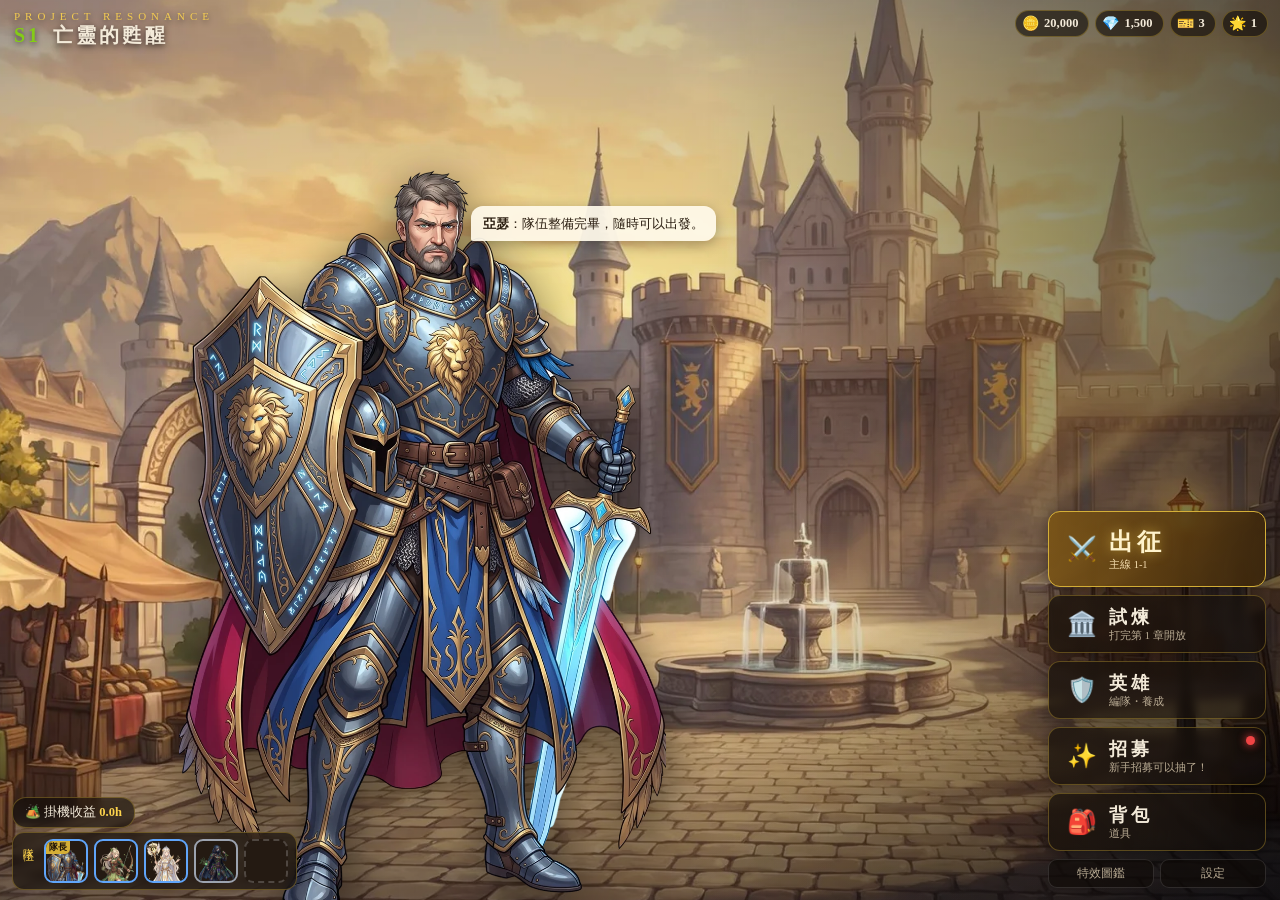
==== commit 62596882: "裝備與試煉：4 欄位裝備、5 品質、強化與分解、6 種套裝、一鍵穿最好、整套轉移；3 個套裝副本、4 個素材試煉（無入場券、掃蕩每日共用 20 次）；7 位新首領；主線與副本依含裝備的預期養成重新校準" ====
--- a/index.html
+++ b/index.html
@@ -21,6 +21,7 @@
 
     <nav class="lb-menu">
         <button class="lb-btn main" data-open="battle"><span class="i">⚔️</span><span class="t">出征</span><span class="s" id="battle-sub">主線</span></button>
+        <button class="lb-btn" data-open="trial"><span class="i">🏛️</span><span class="t">試煉</span><span class="s" id="trial-sub">副本・素材</span></button>
         <button class="lb-btn" data-open="hero"><span class="i">🛡️</span><span class="t">英雄</span><span class="s">編隊・養成</span></button>
         <button class="lb-btn" data-open="gacha"><span class="i">✨</span><span class="t">招募</span><span class="s" id="gacha-sub">S1 限定・烏瑟</span><i id="gacha-dot" class="dot"></i></button>
         <button class="lb-btn" data-open="bag"><span class="i">🎒</span><span class="t">背包</span><span class="s">道具</span></button>
@@ -35,6 +36,7 @@
 
     <!-- 子畫面 -->
     <section id="panel-battle" class="panel"></section>
+    <section id="panel-trial" class="panel"></section>
     <section id="panel-hero" class="panel"></section>
     <section id="panel-gacha" class="panel"></section>
     <section id="panel-bag" class="panel"></section>
@@ -50,10 +52,14 @@
 <script src="js/data/heroes.js"></script>
 <script src="js/data/enemies.js"></script>
 <script src="js/data/vfxcolors.js"></script>
+<script src="js/data/gear.js"></script>
 <script src="js/data/campaign.js"></script>
 <script src="js/data/campaign_table.js"></script>
+<script src="js/data/dungeons.js"></script>
+<script src="js/data/dungeon_table.js"></script>
 <script src="js/core/save.js"></script>
 <script src="js/core/growth.js"></script>
+<script src="js/core/gear.js"></script>
 <script src="js/core/gacha.js"></script>
 <script src="js/lobby/main.js"></script>
 </body>
--- a/css/lobby.css
+++ b/css/lobby.css
@@ -340,3 +340,72 @@
 .stitle { position: absolute; top: calc(12px + var(--safe-top)); left: 16px; font-size: 13px; letter-spacing: 3px; color: var(--gold-hi); text-shadow: 0 1px 4px #000; }
 .stitle small { margin-left: 8px; color: #fca5a5; }
 .sskip { position: absolute; top: calc(10px + var(--safe-top)); right: 14px; padding: 5px 14px; border-radius: 14px; background: rgba(0,0,0,.6); border: 1px solid rgba(255,255,255,.25); font-size: 12px; }
+
+/* ───────── 裝備 ───────── */
+.gi { position: relative; width: 46px; height: 46px; border-radius: 9px; display: grid; place-items: center; flex: none;
+    background: radial-gradient(circle at 50% 35%, color-mix(in srgb, var(--qc) 35%, #1a120b), #120c07 75%); border: 2px solid var(--qc); box-shadow: 0 0 8px color-mix(in srgb, var(--qc) 40%, transparent) inset; }
+.gi.empty { --qc: rgba(255,255,255,.18); border-style: dashed; opacity: .6; }
+.gi .gs { font-size: 22px; }
+.gi .glv { position: absolute; right: 2px; bottom: 0; font-size: 10.5px; font-weight: 900; color: #fff; text-shadow: 0 1px 2px #000; }
+.gi .gset { position: absolute; left: 1px; top: -1px; font-size: 12px; }
+.gi .gwho { position: absolute; right: -4px; top: -4px; width: 18px; height: 18px; border-radius: 50%; object-fit: cover; object-position: 50% 10%; border: 1px solid #000; }
+.gi .glock { position: absolute; left: 1px; bottom: -1px; font-size: 10px; }
+.gslots { display: flex; gap: 8px; margin: 6px 0; }
+.gslot { display: flex; flex-direction: column; align-items: center; gap: 2px; padding: 4px; border-radius: 10px; border: 1px solid transparent; font-size: 10.5px; color: var(--muted); }
+.gslot.on { border-color: var(--gold); background: rgba(212,175,55,.1); color: var(--gold-hi); }
+.gsets { font-size: 11.5px; line-height: 1.6; margin: 4px 0; }
+.gcur { padding: 7px 9px; border-radius: 9px; background: rgba(255,255,255,.05); margin-top: 6px; font-size: 12px; }
+.g-head { display: flex; align-items: center; gap: 10px; margin-bottom: 6px; }
+.g-head h3 { margin: 0; }
+.gmain { font-size: 13px; margin: 2px 0; } .gmain b { color: var(--gold-hi); font-size: 15px; }
+.gsub { font-size: 12px; color: #e7dcc6; } .gsub small { color: var(--muted); margin-left: 4px; }
+.gnote { font-size: 11px; color: var(--muted); margin-top: 3px; }
+.gsetd { font-size: 11.5px; margin-top: 4px; line-height: 1.5; }
+.gh { font-size: 12px; color: var(--gold-hi); margin: 8px 0 4px; }
+.glist { display: flex; flex-wrap: wrap; gap: 6px; }
+.gpick { display: flex; align-items: center; gap: 6px; padding: 3px 8px 3px 3px; border-radius: 10px; background: rgba(255,255,255,.05); font-size: 11.5px; }
+.glist.big .gpick { padding: 3px; }
+.gcmp { display: grid; grid-template-columns: 1fr 1fr; gap: 12px; font-size: 12px; }
+.mv-list { display: flex; flex-wrap: wrap; gap: 6px; }
+.mv-list .face { cursor: pointer; width: 50px; height: 50px; }
+.modal.gear .mbox, .modal.floors .mbox { width: min(560px, 94vw); }
+.filters .sp { flex: 1; }
+
+/* ───────── 試煉 ───────── */
+#panel-trial { padding: 0; background: #000; }
+.trial { position: absolute; inset: 0; background: center / cover no-repeat; }
+.trial .map-top { position: relative; }
+.tbody { position: absolute; left: 0; right: 0; top: calc(52px + var(--safe-top)); bottom: 0; overflow: auto; padding: 0 calc(14px + var(--safe-right)) calc(10px + var(--safe-bottom)) calc(14px + var(--safe-left)); }
+.tbody h4 { margin: 6px 0 6px; font-size: 15px; letter-spacing: 2px; color: var(--gold-hi); text-shadow: 0 1px 4px #000; }
+.tbody h4 small { font-size: 11px; color: var(--text); letter-spacing: 0; margin-left: 6px; }
+.trow { display: flex; gap: 8px; margin-bottom: 4px; }
+.tcard { position: relative; flex: 1; min-width: 0; height: 96px; border-radius: 12px; overflow: hidden; text-align: left; background: linear-gradient(100deg, rgba(20,14,9,.9), rgba(20,14,9,.55)); border: 1px solid var(--line); }
+.tcard.lock { filter: grayscale(.9) brightness(.6); }
+.tboss { position: absolute; right: -6px; bottom: -30%; height: 150%; opacity: .9; filter: drop-shadow(0 4px 10px #000); }
+.tinfo { position: relative; padding: 9px 10px; display: flex; flex-direction: column; gap: 3px; max-width: 70%; }
+.tinfo b { font-size: 15px; letter-spacing: 1px; }
+.tinfo small { font-size: 11px; color: var(--muted); }
+.tbest { font-size: 11px; color: var(--gold-hi); margin-top: 2px; }
+.flist { display: flex; flex-direction: column; gap: 5px; max-height: 60vh; overflow: auto; }
+.frow { display: flex; align-items: center; gap: 8px; padding: 6px 8px; border-radius: 9px; background: rgba(255,255,255,.05); font-size: 12.5px; flex-wrap: wrap; }
+.frow.lock { opacity: .45; }
+.frow.next { border: 1px solid var(--gold); }
+.frow .rws { margin: 0; }
+.frow .btn { padding: 5px 12px; font-size: 12px; }
+.frow .sp { flex: 1; }
+/* 選單 5 顆按鈕：手機橫放（高度不到 520）時壓扁一點才放得下 */
+@media (max-height: 520px) {
+    .lb-menu { gap: 6px; top: 48px; }
+    .lb-btn { padding: 5px 12px; grid-template-columns: 32px 1fr; }
+    .lb-btn .i { font-size: 20px; }
+    .lb-btn .t { font-size: 16px; letter-spacing: 3px; }
+    .lb-btn .s { font-size: 10px; }
+    .lb-btn.main { padding: 8px 12px; }
+    .lb-btn.main .t { font-size: 20px; }
+}
+@media (max-height: 400px) {
+    .lb-menu { gap: 5px; }
+    .lb-btn { padding: 3px 12px; line-height: 1.2; }
+    .lb-btn.main { padding: 6px 12px; }
+    .lb-mini-btn { padding: 4px; }
+}
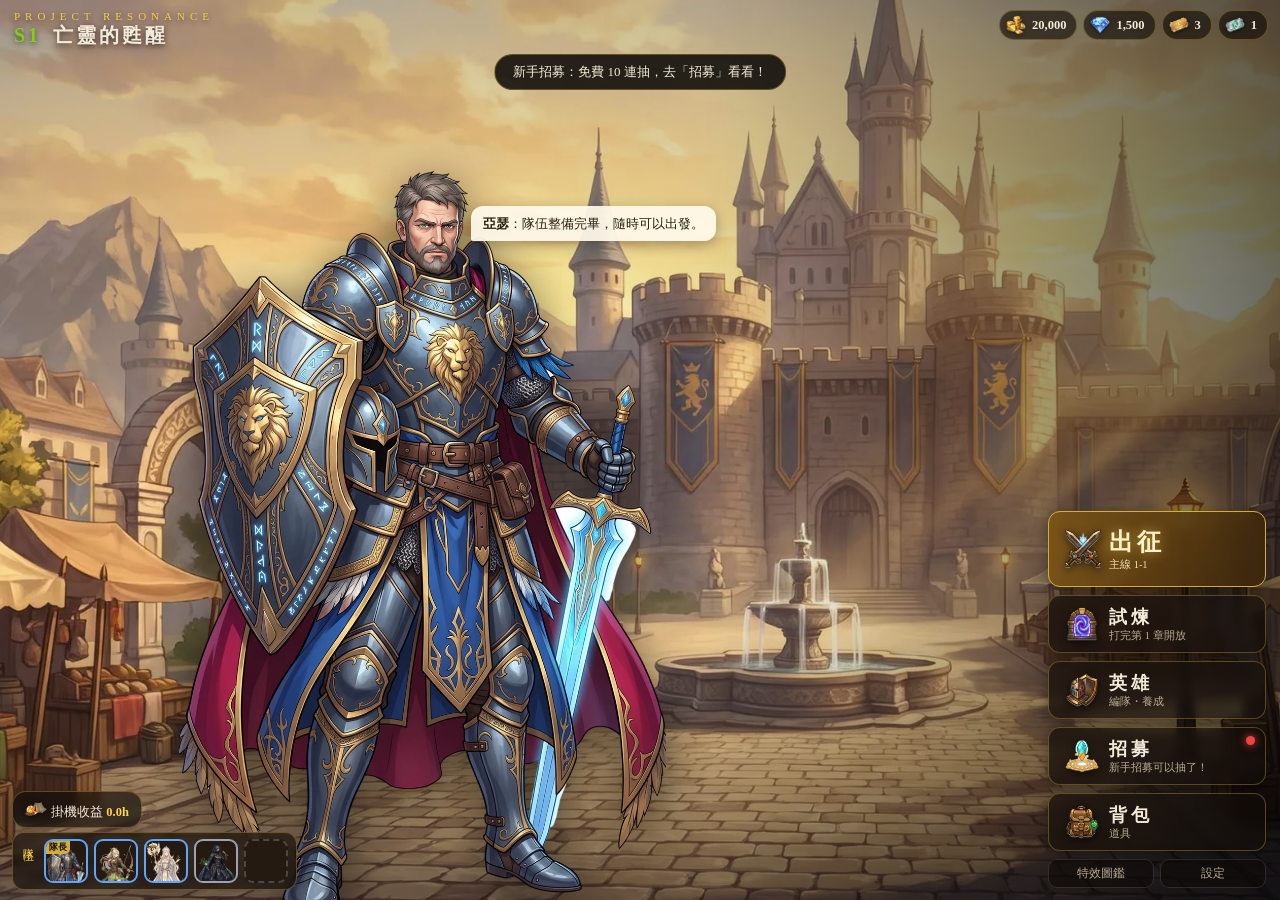
==== commit 3a225a90: "美術：50 個圖示（道具、選單、屬性、陣營、裝備欄位、套裝徽記）取代 emoji；疾風回廊、鐵壁要塞、血月祭壇戰場與試煉大廳背景；圖示表切圖工具 Co-Authored-By: Claude Opus" ====
--- a/index.html
+++ b/index.html
@@ -20,11 +20,11 @@
     <div id="currency" class="lb-currency"></div>
 
     <nav class="lb-menu">
-        <button class="lb-btn main" data-open="battle"><span class="i">⚔️</span><span class="t">出征</span><span class="s" id="battle-sub">主線</span></button>
-        <button class="lb-btn" data-open="trial"><span class="i">🏛️</span><span class="t">試煉</span><span class="s" id="trial-sub">副本・素材</span></button>
-        <button class="lb-btn" data-open="hero"><span class="i">🛡️</span><span class="t">英雄</span><span class="s">編隊・養成</span></button>
-        <button class="lb-btn" data-open="gacha"><span class="i">✨</span><span class="t">招募</span><span class="s" id="gacha-sub">S1 限定・烏瑟</span><i id="gacha-dot" class="dot"></i></button>
-        <button class="lb-btn" data-open="bag"><span class="i">🎒</span><span class="t">背包</span><span class="s">道具</span></button>
+        <button class="lb-btn main" data-open="battle"><span class="i"><img src="assets/icons/m_battle.webp" alt=""></span><span class="t">出征</span><span class="s" id="battle-sub">主線</span></button>
+        <button class="lb-btn" data-open="trial"><span class="i"><img src="assets/icons/m_trial.webp" alt=""></span><span class="t">試煉</span><span class="s" id="trial-sub">副本・素材</span></button>
+        <button class="lb-btn" data-open="hero"><span class="i"><img src="assets/icons/m_hero.webp" alt=""></span><span class="t">英雄</span><span class="s">編隊・養成</span></button>
+        <button class="lb-btn" data-open="gacha"><span class="i"><img src="assets/icons/m_gacha.webp" alt=""></span><span class="t">招募</span><span class="s" id="gacha-sub">S1 限定・烏瑟</span><i id="gacha-dot" class="dot"></i></button>
+        <button class="lb-btn" data-open="bag"><span class="i"><img src="assets/icons/m_bag.webp" alt=""></span><span class="t">背包</span><span class="s">道具</span></button>
         <div class="lb-mini">
             <a class="lb-mini-btn" href="gallery.html">特效圖鑑</a>
             <button class="lb-mini-btn" data-open="settings">設定</button>
@@ -57,6 +57,7 @@
 <script src="js/data/campaign_table.js"></script>
 <script src="js/data/dungeons.js"></script>
 <script src="js/data/dungeon_table.js"></script>
+<script src="js/ui/icons.js"></script>
 <script src="js/core/save.js"></script>
 <script src="js/core/growth.js"></script>
 <script src="js/core/gear.js"></script>
--- a/css/lobby.css
+++ b/css/lobby.css
@@ -409,3 +409,22 @@
     .lb-btn.main { padding: 6px 12px; }
     .lb-mini-btn { padding: 4px; }
 }
+
+/* ───────── 圖示（assets/icons） ───────── */
+.ico { width: 1.3em; height: 1.3em; object-fit: contain; vertical-align: -0.32em; margin-right: 1px; filter: drop-shadow(0 1px 2px rgba(0,0,0,.5)); }
+.lb-btn .i img { width: 34px; height: 34px; object-fit: contain; filter: drop-shadow(0 2px 4px rgba(0,0,0,.6)); display: block; margin: 0 auto; }
+.lb-btn.main .i img { width: 40px; height: 40px; }
+@media (max-height: 520px) { .lb-btn .i img { width: 28px; height: 28px; } .lb-btn.main .i img { width: 34px; height: 34px; } }
+.cur .ci .ico { width: 20px; height: 20px; vertical-align: -5px; }
+.bag-item .bi .ico { width: 40px; height: 40px; vertical-align: middle; }
+.chest .ico { width: 26px; height: 26px; vertical-align: middle; }
+.gi .gs .ico { width: 34px; height: 34px; vertical-align: middle; margin: 0; filter: drop-shadow(0 0 4px var(--sc, transparent)) drop-shadow(0 1px 2px rgba(0,0,0,.6)); }
+.gi.setd { background: radial-gradient(circle at 50% 40%, color-mix(in srgb, var(--sc) 45%, #1a120b), #120c07 78%); }
+.gi .gset .ico { width: 17px; height: 17px; vertical-align: top; }
+.gi .glock .ico { width: 12px; height: 12px; }
+.gsets .ico, .gsetd .ico { width: 18px; height: 18px; }
+.tag .ico { width: 16px; height: 16px; vertical-align: -3px; }
+.idle-chip .ico { width: 22px; height: 22px; }
+.tinfo b .ico { width: 22px; height: 22px; }
+.toast .ico { width: 18px; height: 18px; }
+.hc .el .ico { width: 18px; height: 18px; }
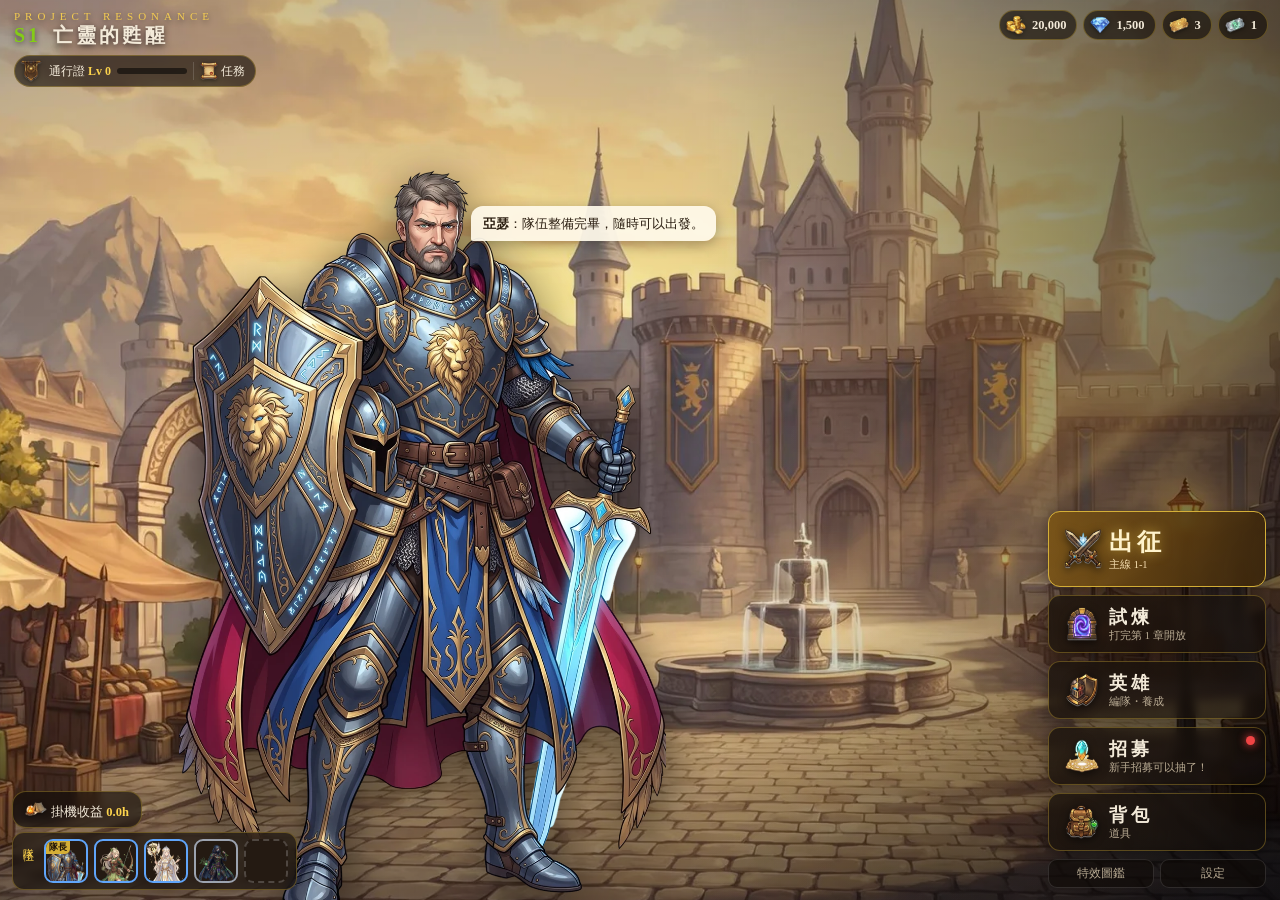
==== commit 882e44cc: "每日任務、每週任務與通行證（50 級免費、第 50 級 UR 莫瑟斯、落後時勳章加倍、50 級後寶箱） Co-Authored-By: Claude Opus 5.5 <noreply@anthrop" ====
--- a/index.html
+++ b/index.html
@@ -16,6 +16,7 @@
     <div class="lb-top-left">
         <div class="lb-brand">PROJECT RESONANCE</div>
         <div class="lb-season"><b>S1</b> 亡靈的甦醒</div>
+        <button id="pass-chip" class="pass-chip" data-open="quest"></button>
     </div>
     <div id="currency" class="lb-currency"></div>
 
@@ -37,6 +38,7 @@
     <!-- 子畫面 -->
     <section id="panel-battle" class="panel"></section>
     <section id="panel-trial" class="panel"></section>
+    <section id="panel-quest" class="panel"></section>
     <section id="panel-hero" class="panel"></section>
     <section id="panel-gacha" class="panel"></section>
     <section id="panel-bag" class="panel"></section>
@@ -61,6 +63,8 @@
 <script src="js/core/save.js"></script>
 <script src="js/core/growth.js"></script>
 <script src="js/core/gear.js"></script>
+<script src="js/data/quests.js"></script>
+<script src="js/core/quests.js"></script>
 <script src="js/core/gacha.js"></script>
 <script src="js/lobby/main.js"></script>
 </body>
--- a/css/lobby.css
+++ b/css/lobby.css
@@ -428,3 +428,44 @@
 .tinfo b .ico { width: 22px; height: 22px; }
 .toast .ico { width: 18px; height: 18px; }
 .hc .el .ico { width: 18px; height: 18px; }
+
+/* ───────── 任務與通行證 ───────── */
+.pass-chip { position: relative; display: flex; align-items: center; gap: 6px; margin-top: 6px; padding: 4px 10px 4px 5px; border-radius: 16px; background: var(--glass); border: 1px solid var(--line); font-size: 12px; backdrop-filter: blur(4px); }
+.pass-chip .ico { width: 22px; height: 22px; }
+.pass-chip .pc-t b { color: var(--gold-hi); }
+.pc-bar { position: relative; width: 70px; height: 6px; border-radius: 3px; background: rgba(0,0,0,.55); overflow: hidden; }
+.pc-bar.big { width: 140px; height: 8px; }
+.pc-bar i { position: absolute; inset: 0 auto 0 0; background: linear-gradient(90deg, #4ade80, #fcd34d); }
+.pass-chip .pc-q { display: flex; align-items: center; gap: 2px; padding-left: 6px; border-left: 1px solid rgba(255,255,255,.15); }
+.pass-chip .pc-q .ico { width: 18px; height: 18px; }
+.pass-chip .dot { position: absolute; right: -2px; top: -2px; width: 10px; height: 10px; border-radius: 50%; background: #ef4444; box-shadow: 0 0 0 2px #1a120b; }
+.q-pass { display: flex; align-items: center; gap: 8px; font-size: 12.5px; margin-right: 10px; }
+.q-pass b { color: var(--gold-hi); }
+.q-boost { margin-left: auto; font-size: 12px; color: #86efac; padding: 3px 10px; border-radius: 10px; background: rgba(34,197,94,.15); }
+.q-boost .ico { width: 16px; height: 16px; }
+.qrow { display: flex; align-items: center; gap: 10px; padding: 8px 10px; margin-bottom: 6px; border-radius: 10px; background: rgba(255,255,255,.05); border: 1px solid transparent; }
+.qrow.done { border-color: var(--gold); background: rgba(212,175,55,.08); }
+.qrow.claimed { opacity: .5; }
+.qrow.bonus { background: rgba(212,175,55,.1); }
+.q-main { flex: 1; min-width: 0; }
+.q-main b { font-size: 13px; }
+.q-bar { position: relative; height: 12px; margin-top: 4px; border-radius: 6px; background: rgba(0,0,0,.45); overflow: hidden; max-width: 260px; }
+.q-bar i { position: absolute; inset: 0 auto 0 0; background: linear-gradient(90deg, #a16207, #fcd34d); }
+.q-bar span { position: relative; display: block; text-align: center; font-size: 10px; line-height: 12px; text-shadow: 0 1px 2px #000; }
+.q-rw { display: flex; gap: 4px; flex-wrap: wrap; justify-content: flex-end; max-width: 220px; }
+.q-ok { font-size: 12px; color: var(--muted); width: 58px; text-align: center; }
+.qrow .btn { width: 58px; padding: 6px 0; }
+.pgrid { display: grid; grid-template-columns: repeat(10, minmax(0, 1fr)); gap: 5px; }
+.pcell { position: relative; min-height: 64px; padding: 3px; border-radius: 9px; background: rgba(255,255,255,.04); border: 1px solid rgba(255,255,255,.1); display: flex; flex-direction: column; align-items: center; gap: 2px; overflow: hidden; }
+.pcell .pl { font-size: 10px; color: var(--muted); }
+.pcell .prw { display: flex; flex-direction: column; align-items: center; gap: 1px; }
+.pcell .rw { padding: 0 3px; font-size: 10px; background: none; white-space: nowrap; }
+.pcell .rw .ico { width: 16px; height: 16px; }
+.pcell.big { background: rgba(212,175,55,.1); border-color: rgba(212,175,55,.45); }
+.pcell.ready { border-color: var(--gold-hi); box-shadow: 0 0 8px rgba(252,211,77,.45); }
+.pcell.ready .pl { color: var(--gold-hi); font-weight: 900; }
+.pcell.got { opacity: .45; }
+.pcell .pg { position: absolute; right: 3px; top: 1px; color: #86efac; font-weight: 900; font-size: 12px; }
+.pcell.final { grid-column: span 2; background: rgba(168,85,247,.15); border-color: #a855f7; }
+.pcell.final .pf { width: 44px; height: 44px; border-radius: 50%; object-fit: cover; object-position: 50% 10%; border: 2px solid #a855f7; }
+@media (max-height: 520px) { .pgrid { grid-template-columns: repeat(10, minmax(0, 1fr)); } .pcell { min-height: 56px; } }
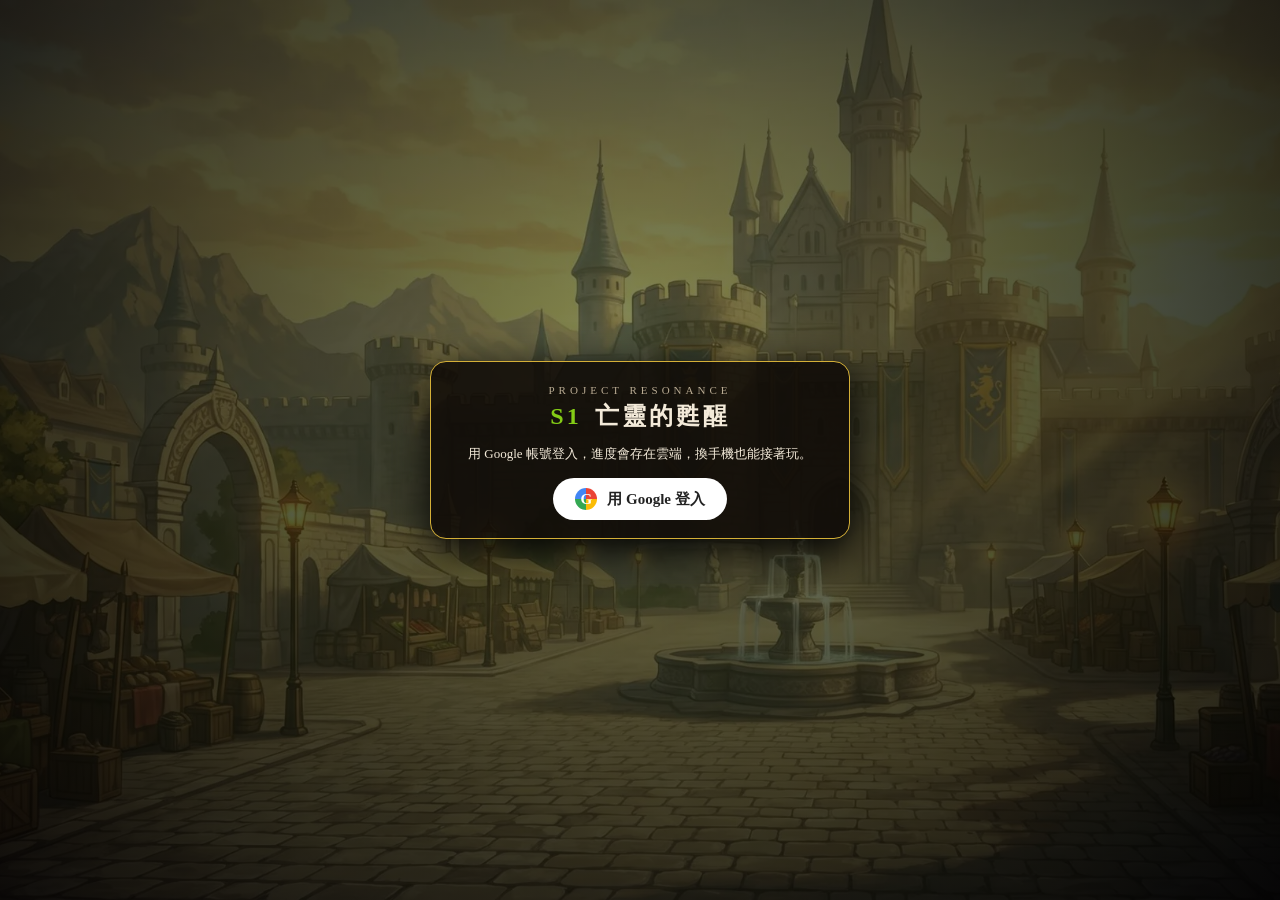
==== commit 28071d76: "多人功能：Google 登入、雲端存檔、排行榜、全服巫妖王、信箱、管理員後台 - 大廳一定要登入（Google），登入不了的網址可以離線遊玩 - 雲端存檔 s1_saves，登入時比新舊，裝置與雲端都" ====
--- a/index.html
+++ b/index.html
@@ -8,6 +8,7 @@
     <link rel="stylesheet" href="css/lobby.css">
 </head>
 <body>
+<div id="login-gate" class="login-gate"></div>
 <div id="lobby">
     <div class="lb-bg"></div>
     <div class="lb-light"></div>
@@ -27,7 +28,8 @@
         <button class="lb-btn" data-open="gacha"><span class="i"><img src="assets/icons/m_gacha.webp" alt=""></span><span class="t">招募</span><span class="s" id="gacha-sub">S1 限定・烏瑟</span><i id="gacha-dot" class="dot"></i></button>
         <button class="lb-btn" data-open="bag"><span class="i"><img src="assets/icons/m_bag.webp" alt=""></span><span class="t">背包</span><span class="s">道具</span></button>
         <div class="lb-mini">
-            <a class="lb-mini-btn" href="gallery.html">特效圖鑑</a>
+            <button class="lb-mini-btn" data-open="rank">排行榜</button>
+            <button class="lb-mini-btn" data-open="mail">信箱<i id="mail-dot" class="dot"></i></button>
             <button class="lb-mini-btn" data-open="settings">設定</button>
         </div>
     </nav>
@@ -46,6 +48,9 @@
     <div id="hero-detail" class="detail"></div>
     <div id="pull-show" class="pull-show"></div>
     <div id="toast" class="toast"></div>
+    <section id="panel-rank" class="panel"></section>
+    <section id="panel-mail" class="panel"></section>
+    <section id="panel-admin" class="panel"></section>
     <div id="rotate-hint" class="rotate-hint">📱↻ 橫放手機效果最好 <button id="rotate-ok">知道了</button></div>
 </div>
 
@@ -65,7 +70,14 @@
 <script src="js/core/gear.js"></script>
 <script src="js/data/quests.js"></script>
 <script src="js/core/quests.js"></script>
+<script src="js/data/season_table.js"></script>
+<script src="js/core/season.js"></script>
 <script src="js/core/gacha.js"></script>
-<script src="js/lobby/main.js"></script>
+<!-- 多人功能：登入後才載入 js/lobby/main.js（由 online.js 載入） -->
+<script src="vendor/firebase/firebase-app-compat.js"></script>
+<script src="vendor/firebase/firebase-auth-compat.js"></script>
+<script src="vendor/firebase/firebase-firestore-compat.js"></script>
+<script src="js/online/config.js"></script>
+<script src="js/online/online.js"></script>
 </body>
 </html>
--- a/css/lobby.css
+++ b/css/lobby.css
@@ -469,3 +469,83 @@
 .pcell.final { grid-column: span 2; background: rgba(168,85,247,.15); border-color: #a855f7; }
 .pcell.final .pf { width: 44px; height: 44px; border-radius: 50%; object-fit: cover; object-position: 50% 10%; border: 2px solid #a855f7; }
 @media (max-height: 520px) { .pgrid { grid-template-columns: repeat(10, minmax(0, 1fr)); } .pcell { min-height: 56px; } }
+.rep-row { display: flex; align-items: center; gap: 6px; flex-wrap: wrap; margin: 0 0 8px; font-size: 12.5px; }
+.rep-row button { padding: 4px 11px; border-radius: 12px; border: 1px solid rgba(255,255,255,.15); font-size: 12px; }
+.rep-row button.on { border-color: var(--gold); color: var(--gold-hi); background: rgba(212,175,55,.14); }
+.tbest em { font-style: normal; font-weight: 900; color: #fff; }
+
+/* ── 賽季：困難模式、規則、巫妖王、塔、商店、覺醒 ── */
+.mode-tg { display: inline-flex; border-radius: 999px; overflow: hidden; border: 1px solid var(--line); background: rgba(10,7,4,.7); margin-left: 6px; flex: none; }
+.mode-tg button { padding: 4px 11px; font-size: 12px; color: var(--muted); }
+.mode-tg button.on { background: var(--gold); color: #1a1208; font-weight: 800; }
+.mode-tg button[data-hard="1"].on { background: #b91c1c; color: #fff; }
+.mode-tg button:disabled { opacity: .5; }
+.mod { display: inline-flex; align-items: center; gap: 5px; padding: 2px 8px; border-radius: 999px; background: rgba(185,28,28,.22); border: 1px solid rgba(248,113,113,.45); font-size: 11.5px; color: #fecaca; white-space: nowrap; }
+.mod b { color: #fca5a5; }
+.mods { display: flex; flex-wrap: wrap; align-items: center; gap: 5px; margin: 6px 0; }
+.frow .mods { margin: 0; }
+.map.hard .map-shade { background: linear-gradient(180deg, rgba(60,8,8,.55), rgba(20,4,4,.35) 40%, rgba(40,6,6,.6)); }
+.map.hard .node.done { border-color: #f87171; }
+.tcard.season { border-color: rgba(132,204,22,.5); background: linear-gradient(100deg, rgba(14,22,10,.92), rgba(14,22,10,.5)); }
+.tcard.shop { flex: .7; border-color: var(--gold); background: linear-gradient(100deg, rgba(40,28,10,.92), rgba(40,28,10,.6)); }
+.tcard.shop .tinfo { left: 12px; }
+.frow.done { opacity: .7; }
+.frow .fboss { width: 26px; height: 26px; border-radius: 50%; object-fit: cover; border: 1px solid #f87171; }
+.frow .q-ok { color: #86efac; font-weight: 800; }
+.sk.awk, .gr.awk { border: 1px dashed rgba(240,171,252,.4); }
+.sk.awk.on, .gr.awk.on { border-style: solid; background: rgba(192,38,211,.14); }
+.sk.awk .k { color: #f0abfc; }
+.tag.awk-tag { color: #f0abfc; border-color: #f0abfc; }
+@media (max-height: 430px) { .tcard { height: 82px; } }
+
+/* ── 多人：登入門檻、排行榜、信箱、全服巫妖王、管理員 ── */
+.login-gate { position: fixed; inset: 0; z-index: 200; display: none; place-items: center; background: radial-gradient(ellipse at 50% 40%, rgba(40,60,20,.55), rgba(0,0,0,.92)), url(../assets/hd/lobby_capital.webp) center / cover; }
+.login-gate.show { display: grid; }
+.lg-box { width: min(420px, 90vw); padding: 22px 22px 18px; border-radius: 16px; background: rgba(14,10,6,.86); border: 1px solid var(--gold); text-align: center; box-shadow: 0 10px 40px #000; }
+.lg-brand { font-size: 11px; letter-spacing: 4px; color: var(--muted); }
+.lg-title { font-size: 24px; font-weight: 900; letter-spacing: 3px; margin: 4px 0 12px; }
+.lg-title b { color: #84cc16; font-family: Georgia, serif; margin-right: 4px; }
+.lg-p { font-size: 13px; color: var(--text); margin: 8px 0 14px; line-height: 1.6; }
+.lg-google { display: inline-flex; align-items: center; gap: 10px; padding: 10px 22px; border-radius: 999px; background: #fff; color: #222; font-weight: 800; font-size: 15px; }
+.lg-google .g { width: 22px; height: 22px; border-radius: 50%; display: grid; place-items: center; font-weight: 900; color: #fff; background: conic-gradient(#ea4335 0 25%, #fbbc05 0 50%, #34a853 0 75%, #4285f4 0); }
+.lg-err { color: #fca5a5; font-size: 12.5px; margin: 12px 0 0; }
+.lg-off { display: block; margin: 12px auto 0; font-size: 12px; color: var(--muted); text-decoration: underline; }
+.lg-pick { display: flex; gap: 8px; }
+.lg-pick button { flex: 1; padding: 10px; border-radius: 12px; background: rgba(255,255,255,.06); border: 1px solid var(--line); font-size: 12px; line-height: 1.6; color: var(--text); }
+.lg-pick button b { display: block; font-size: 14px; color: var(--gold-hi); margin-bottom: 4px; }
+.lg-pick button:hover { border-color: var(--gold); }
+.lb-mini-btn { position: relative; }
+.lb-mini-btn .dot { position: absolute; top: 3px; right: 5px; width: 7px; height: 7px; border-radius: 50%; background: #ef4444; box-shadow: 0 0 6px #ef4444; display: none; }
+.lb-mini-btn .dot.on { display: block; }
+.rk-list { display: flex; flex-direction: column; gap: 4px; }
+.rk-row { display: flex; align-items: center; gap: 10px; padding: 7px 10px; border-radius: 9px; background: rgba(255,255,255,.05); font-size: 13px; }
+.rk-row b { width: 28px; text-align: center; color: var(--muted); }
+.rk-row span { flex: 1; }
+.rk-row em { font-style: normal; font-weight: 800; color: var(--gold-hi); }
+.rk-row.top1 b { color: #fbbf24; } .rk-row.top2 b { color: #e5e7eb; } .rk-row.top3 b { color: #d97706; }
+.rk-row.me { border: 1px solid var(--gold); background: rgba(240,180,60,.12); }
+.mail { display: flex; align-items: center; gap: 10px; padding: 9px 11px; border-radius: 10px; background: rgba(255,255,255,.05); margin-bottom: 6px; }
+.mail.claimed { opacity: .55; }
+.mail .m-main { flex: 1; min-width: 0; }
+.mail .m-main b { font-size: 14px; margin-right: 8px; }
+.mail p { margin: 4px 0; font-size: 12.5px; color: var(--text); white-space: pre-wrap; }
+.wb-box { padding: 8px 10px; border-radius: 10px; background: rgba(132,204,22,.08); border: 1px solid rgba(132,204,22,.35); margin: 6px 0; font-size: 12.5px; }
+.wb-h { display: flex; justify-content: space-between; align-items: center; gap: 8px; flex-wrap: wrap; }
+.wb-bar { height: 9px; border-radius: 5px; background: rgba(0,0,0,.5); overflow: hidden; margin: 6px 0; }
+.wb-bar i { display: block; height: 100%; background: linear-gradient(90deg, #4d7c0f, #a3e635); }
+.wb-sub { color: var(--muted); font-size: 11.5px; }
+.wb-top { display: flex; flex-wrap: wrap; gap: 4px 12px; margin: 6px 0 0; padding: 0; list-style: none; font-size: 12px; }
+.wb-top li b { color: var(--gold-hi); margin-right: 4px; }
+.wb-top li span { margin-left: 4px; color: var(--muted); }
+.adm h4 { margin: 12px 0 6px; color: var(--gold-hi); }
+.adm-f { display: flex; flex-direction: column; gap: 6px; }
+.adm-f.row { flex-direction: row; flex-wrap: wrap; align-items: center; }
+.adm input, .adm textarea { background: rgba(0,0,0,.4); border: 1px solid var(--line); border-radius: 8px; color: var(--text); padding: 6px 8px; font: inherit; font-size: 13px; }
+.adm textarea { min-height: 54px; resize: vertical; }
+.adm-cur { display: grid; grid-template-columns: repeat(auto-fill, minmax(110px, 1fr)); gap: 4px; }
+.adm-cur label { display: flex; align-items: center; gap: 4px; }
+.adm-cur input { width: 100%; min-width: 0; }
+.adm .chk { display: flex; align-items: center; gap: 4px; }
+.adm-f.row input[type=number] { width: 120px; }
+.adm-mail { display: flex; align-items: center; gap: 8px; padding: 5px 0; border-bottom: 1px solid rgba(255,255,255,.06); }
+.adm-mail small { flex: 1; }
